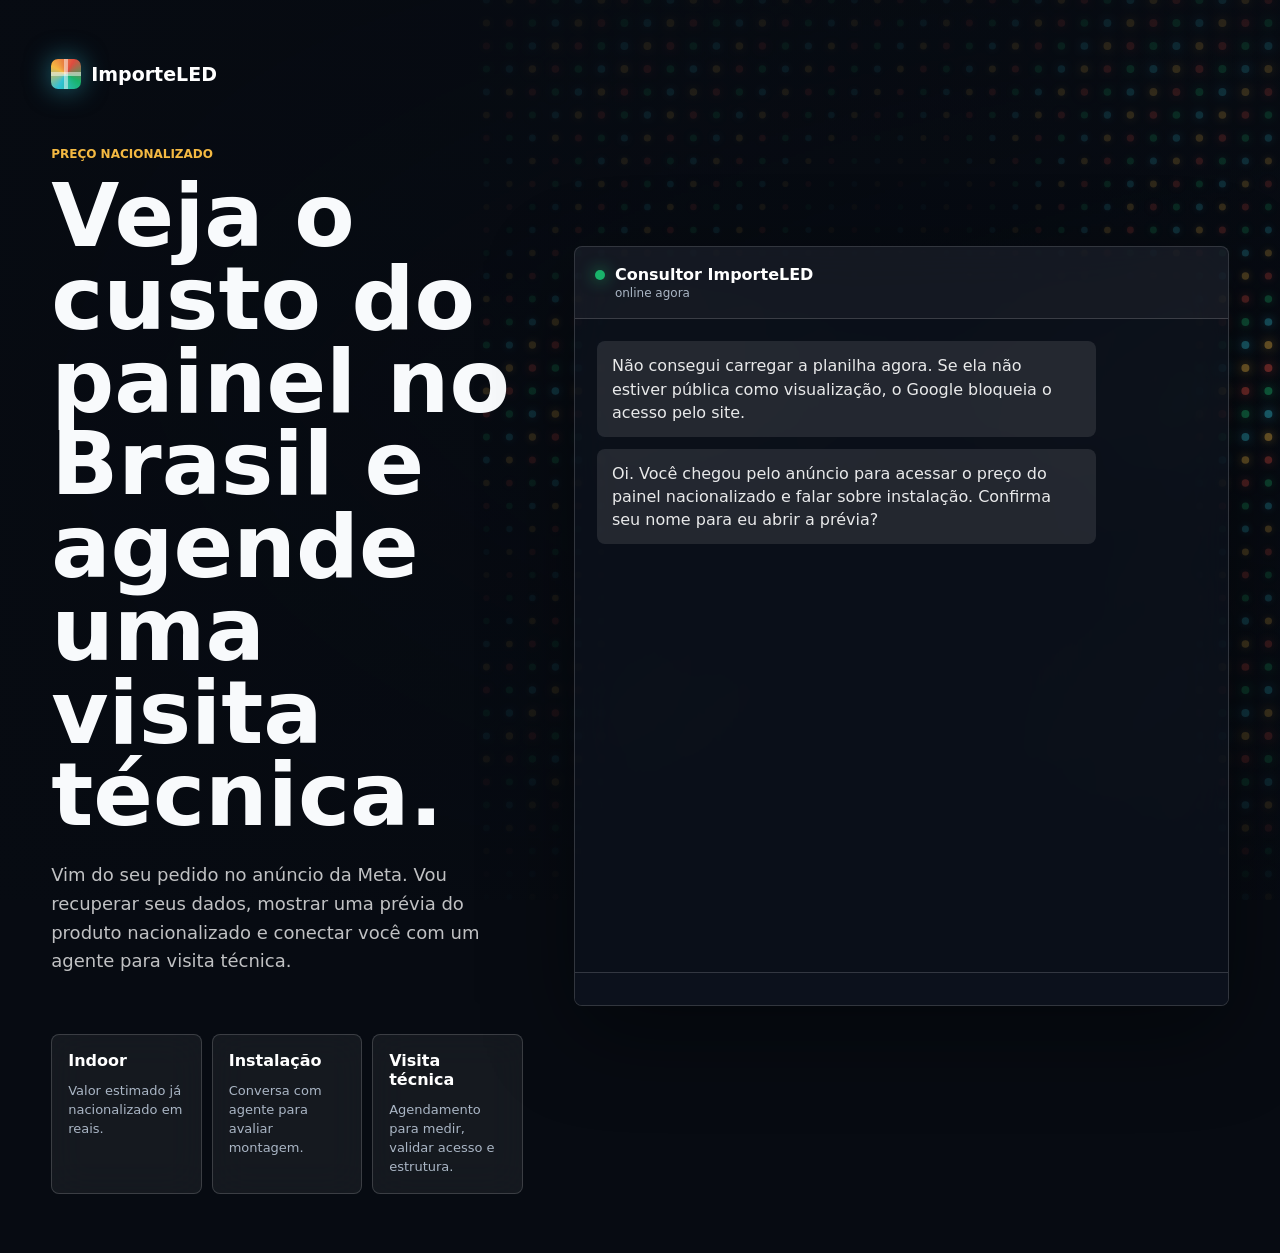
==== LED/index.html @ 12caba86 "Install Hotjar tracking" ====
<!doctype html>
<html lang="pt-BR">
  <head>
    <meta charset="utf-8" />
    <meta name="viewport" content="width=device-width, initial-scale=1" />
    <title>ImporteLED | Preço nacionalizado e visita técnica</title>
    <meta
      name="description"
      content="Chat para consultar preço nacionalizado de painéis de LED e agendar visita técnica de instalação."
    />
    <!-- Hotjar Tracking Code for ImporteLED -->
    <script>
      (function(h,o,t,j,a,r){
          h.hj=h.hj||function(){(h.hj.q=h.hj.q||[]).push(arguments)};
          h._hjSettings={hjid:6703658,hjsv:6};
          a=o.getElementsByTagName('head')[0];
          r=o.createElement('script');r.async=1;
          r.src=t+h._hjSettings.hjid+j+h._hjSettings.hjsv;
          a.appendChild(r);
      })(window,document,'https://static.hotjar.com/c/hotjar-','.js?sv=');
    </script>
    <link rel="stylesheet" href="styles.css?v=20260502-address-flow" />
  </head>
  <body>
    <canvas id="led-canvas" aria-hidden="true"></canvas>
    <div class="backdrop" aria-hidden="true"></div>

    <main class="app-shell">
      <aside class="intro-panel" aria-label="Resumo da ImporteLED">
        <a class="brand" href="#" aria-label="ImporteLED">
          <span class="brand-mark" aria-hidden="true"></span>
          <span>ImporteLED</span>
        </a>

        <div class="intro-copy">
          <p class="eyebrow">Preço nacionalizado</p>
          <h1>Veja o custo do painel no Brasil e agende uma visita técnica.</h1>
          <p>
            Vim do seu pedido no anúncio da Meta. Vou recuperar seus dados, mostrar uma prévia do produto
            nacionalizado e conectar você com um agente para visita técnica.
          </p>
        </div>

        <dl class="signal-list">
          <div>
            <dt>Indoor</dt>
            <dd>Valor estimado já nacionalizado em reais.</dd>
          </div>
          <div>
            <dt>Instalação</dt>
            <dd>Conversa com agente para avaliar montagem.</dd>
          </div>
          <div>
            <dt>Visita técnica</dt>
            <dd>Agendamento para medir, validar acesso e estrutura.</dd>
          </div>
        </dl>
      </aside>

      <section class="chat-panel" aria-label="Chat de orçamento">
        <header class="chat-header">
          <div>
            <span class="agent-status"></span>
            <strong>Consultor ImporteLED</strong>
            <small>online agora</small>
          </div>
        </header>

        <div class="chat-body" id="chat-body" aria-live="polite"></div>

        <footer class="chat-footer">
          <div class="quick-replies" id="quick-replies"></div>
        </footer>
      </section>
    </main>

    <script src="script.js?v=20260502-email-flow"></script>
  </body>
</html>
---- LED/styles.css ----
:root {
  color-scheme: dark;
  --ink: #f8fafc;
  --muted: #aab6c5;
  --soft: rgba(255, 255, 255, 0.08);
  --line: rgba(255, 255, 255, 0.16);
  --panel: rgba(13, 18, 28, 0.76);
  --panel-strong: rgba(12, 18, 29, 0.92);
  --green: #19b36a;
  --green-dark: #0f8b50;
  --amber: #f4b942;
  --red: #df4b3f;
  --cyan: #31c1d6;
  --shadow: 0 28px 90px rgba(0, 0, 0, 0.42);
}

* {
  box-sizing: border-box;
}

html,
body {
  min-height: 100%;
}

body {
  margin: 0;
  background: #070b12;
  color: var(--ink);
  font-family: Inter, ui-sans-serif, system-ui, -apple-system, BlinkMacSystemFont, "Segoe UI", sans-serif;
}

button,
input {
  font: inherit;
}

button {
  cursor: pointer;
}

#led-canvas,
.backdrop {
  position: fixed;
  inset: 0;
  width: 100%;
  height: 100%;
}

.backdrop {
  background:
    linear-gradient(90deg, rgba(7, 11, 18, 0.96), rgba(7, 11, 18, 0.68) 48%, rgba(7, 11, 18, 0.42)),
    linear-gradient(0deg, rgba(7, 11, 18, 0.9), rgba(7, 11, 18, 0.18) 56%, rgba(7, 11, 18, 0.78));
}

.app-shell {
  position: relative;
  z-index: 2;
  min-height: 100vh;
  display: grid;
  grid-template-columns: minmax(280px, 0.72fr) minmax(360px, 1fr);
  gap: clamp(20px, 4vw, 54px);
  align-items: center;
  padding: clamp(18px, 4vw, 54px);
}

.intro-panel {
  display: grid;
  align-content: space-between;
  min-height: min(760px, calc(100vh - 108px));
  padding: 8px 0;
}

.brand {
  display: inline-flex;
  align-items: center;
  gap: 10px;
  color: #fff;
  text-decoration: none;
  font-size: 19px;
  font-weight: 850;
}

.brand-mark {
  width: 30px;
  height: 30px;
  border-radius: 7px;
  background:
    linear-gradient(90deg, transparent 44%, rgba(255, 255, 255, 0.48) 45% 55%, transparent 56%),
    linear-gradient(0deg, transparent 44%, rgba(255, 255, 255, 0.48) 45% 55%, transparent 56%),
    conic-gradient(from 120deg, var(--green), var(--cyan), var(--amber), var(--red), var(--green));
  box-shadow: 0 0 26px rgba(49, 193, 214, 0.52);
}

.intro-copy {
  max-width: 660px;
  padding: 58px 0;
}

.eyebrow {
  margin: 0 0 14px;
  color: var(--amber);
  font-size: 12px;
  font-weight: 850;
  letter-spacing: 0;
  text-transform: uppercase;
}

h1 {
  max-width: 620px;
  margin: 0;
  font-size: clamp(44px, 7vw, 88px);
  line-height: 0.94;
  letter-spacing: 0;
  overflow-wrap: anywhere;
}

.intro-copy p:last-child {
  max-width: 560px;
  margin: 24px 0 0;
  color: rgba(255, 255, 255, 0.75);
  font-size: 18px;
  line-height: 1.6;
}

.signal-list {
  display: grid;
  grid-template-columns: repeat(3, minmax(0, 1fr));
  gap: 10px;
  margin: 0;
}

.signal-list div {
  min-height: 116px;
  padding: 16px;
  border: 1px solid var(--line);
  border-radius: 8px;
  background: rgba(255, 255, 255, 0.06);
  backdrop-filter: blur(18px);
}

.signal-list dt {
  color: #fff;
  font-weight: 850;
}

.signal-list dd {
  margin: 12px 0 0;
  color: var(--muted);
  font-size: 13px;
  line-height: 1.45;
}

.chat-panel {
  height: min(760px, calc(100vh - 48px));
  min-height: 560px;
  display: grid;
  grid-template-rows: auto minmax(0, 1fr) auto;
  overflow: hidden;
  border: 1px solid var(--line);
  border-radius: 8px;
  background: var(--panel);
  box-shadow: var(--shadow);
  backdrop-filter: blur(22px);
}

.chat-header {
  display: flex;
  align-items: center;
  justify-content: space-between;
  gap: 16px;
  padding: 18px 20px;
  border-bottom: 1px solid var(--line);
  background: rgba(255, 255, 255, 0.04);
}

.chat-header div {
  display: grid;
  grid-template-columns: auto auto;
  column-gap: 10px;
  row-gap: 2px;
  align-items: center;
}

.agent-status {
  width: 10px;
  height: 10px;
  border-radius: 999px;
  background: var(--green);
  box-shadow: 0 0 16px rgba(25, 179, 106, 0.9);
}

.chat-header strong {
  color: #fff;
}

.chat-header small {
  grid-column: 2;
  color: var(--muted);
  font-size: 12px;
}

.ghost-button {
  min-height: 38px;
  padding: 0 13px;
  border: 1px solid var(--line);
  border-radius: 6px;
  background: transparent;
  color: #fff;
  font-weight: 750;
}

.ghost-button:hover {
  border-color: rgba(255, 255, 255, 0.34);
  background: rgba(255, 255, 255, 0.08);
}

.chat-body {
  overflow-y: auto;
  display: flex;
  flex-direction: column;
  gap: 12px;
  padding: 22px;
  scroll-behavior: smooth;
}

.message {
  max-width: min(82%, 560px);
  padding: 13px 15px;
  border-radius: 8px;
  line-height: 1.45;
  animation: rise 180ms ease-out both;
}

.message.bot {
  align-self: flex-start;
  background: rgba(255, 255, 255, 0.1);
  color: rgba(255, 255, 255, 0.9);
}

.message.user {
  align-self: flex-end;
  background: var(--green);
  color: #fff;
}

.message.summary {
  max-width: 100%;
  width: 100%;
  border: 1px solid rgba(25, 179, 106, 0.38);
  background: rgba(25, 179, 106, 0.1);
}

.quote-card {
  display: grid;
  gap: 16px;
}

.quote-header {
  display: grid;
  gap: 8px;
}

.quote-kicker {
  color: var(--amber);
  font-size: 12px;
  font-weight: 850;
  letter-spacing: 0;
  text-transform: uppercase;
}

.quote-header strong {
  color: #fff;
  font-size: 20px;
  line-height: 1.25;
}

.quote-price {
  display: grid;
  gap: 6px;
  padding: 16px;
  border: 1px solid rgba(25, 179, 106, 0.42);
  border-radius: 8px;
  background: rgba(25, 179, 106, 0.16);
}

.quote-price span,
.quote-note {
  color: var(--muted);
}

.quote-price strong {
  color: #fff;
  font-size: clamp(30px, 5vw, 44px);
  line-height: 1;
}

.quote-note {
  margin: 0;
  font-size: 13px;
  line-height: 1.5;
}

.summary-grid {
  display: grid;
  grid-template-columns: repeat(2, minmax(0, 1fr));
  gap: 10px;
}

.summary-grid div {
  padding: 12px;
  border-radius: 6px;
  background: rgba(255, 255, 255, 0.08);
}

.summary-grid span {
  display: block;
  color: var(--muted);
  font-size: 12px;
}

.summary-grid strong {
  display: block;
  margin-top: 4px;
  color: #fff;
  font-size: 18px;
}

.chat-footer {
  display: grid;
  gap: 12px;
  padding: 16px;
  border-top: 1px solid var(--line);
  background: var(--panel-strong);
}

.quick-replies {
  display: flex;
  flex-wrap: wrap;
  gap: 8px;
  width: 100% !important;
}

.quick-replies:has(.schedule-button) {
  display: block !important;
  width: 100% !important;
}

.reply-button {
  min-height: 40px;
  padding: 0 13px;
  border: 1px solid rgba(255, 255, 255, 0.18);
  border-radius: 999px;
  background: rgba(255, 255, 255, 0.08);
  color: #fff;
  font-weight: 750;
}

.reply-button:hover {
  border-color: rgba(25, 179, 106, 0.78);
  background: rgba(25, 179, 106, 0.14);
}

.reply-button.whatsapp {
  border-color: rgba(25, 179, 106, 0.62);
  background: var(--green);
}

.reply-button.schedule-button {
  display: block !important;
  flex: 0 0 100% !important;
  width: 100% !important;
  max-width: none !important;
  min-height: 48px !important;
}

.schedule-card {
  max-width: 100%;
  width: 100%;
  display: grid;
  gap: 12px;
}

.schedule-card strong {
  color: #fff;
  font-size: 18px;
}

.schedule-form {
  display: grid;
  grid-template-columns: repeat(2, minmax(0, 1fr));
  gap: 10px;
}

.schedule-form label {
  display: grid;
  gap: 5px;
}

.schedule-form span {
  color: var(--muted);
  font-size: 12px;
}

.schedule-form input,
.schedule-form select {
  width: 100%;
  min-height: 42px;
  border: 1px solid rgba(255, 255, 255, 0.18);
  border-radius: 8px;
  padding: 0 12px;
  background: rgba(255, 255, 255, 0.08);
  color: #fff;
}

.schedule-form input[readonly] {
  color: rgba(255, 255, 255, 0.72);
  background: rgba(255, 255, 255, 0.05);
}

.schedule-form button {
  grid-column: 1 / -1;
}

.sr-only {
  position: absolute;
  width: 1px;
  height: 1px;
  overflow: hidden;
  clip: rect(0, 0, 0, 0);
  white-space: nowrap;
}

@keyframes rise {
  from {
    opacity: 0;
    transform: translateY(6px);
  }
  to {
    opacity: 1;
    transform: translateY(0);
  }
}

@media (max-width: 980px) {
  .app-shell {
    grid-template-columns: 1fr;
    align-items: start;
  }

  .intro-panel {
    min-height: auto;
  }

  .intro-copy {
    padding: 42px 0 24px;
  }

  .signal-list {
    grid-template-columns: 1fr;
  }

  .chat-panel {
    height: 720px;
  }
}

@media (max-width: 620px) {
  .app-shell {
    min-height: 100vh;
    padding: 12px;
  }

  .intro-copy p:last-child,
  .signal-list {
    display: none;
  }

  h1 {
    font-size: 42px;
  }

  .chat-panel {
    height: calc(100vh - 190px);
    min-height: 520px;
  }

  .chat-body {
    padding: 16px;
  }

  .message {
    max-width: 92%;
  }

  .summary-grid {
    grid-template-columns: 1fr;
  }

  .schedule-form {
    grid-template-columns: 1fr;
  }
}
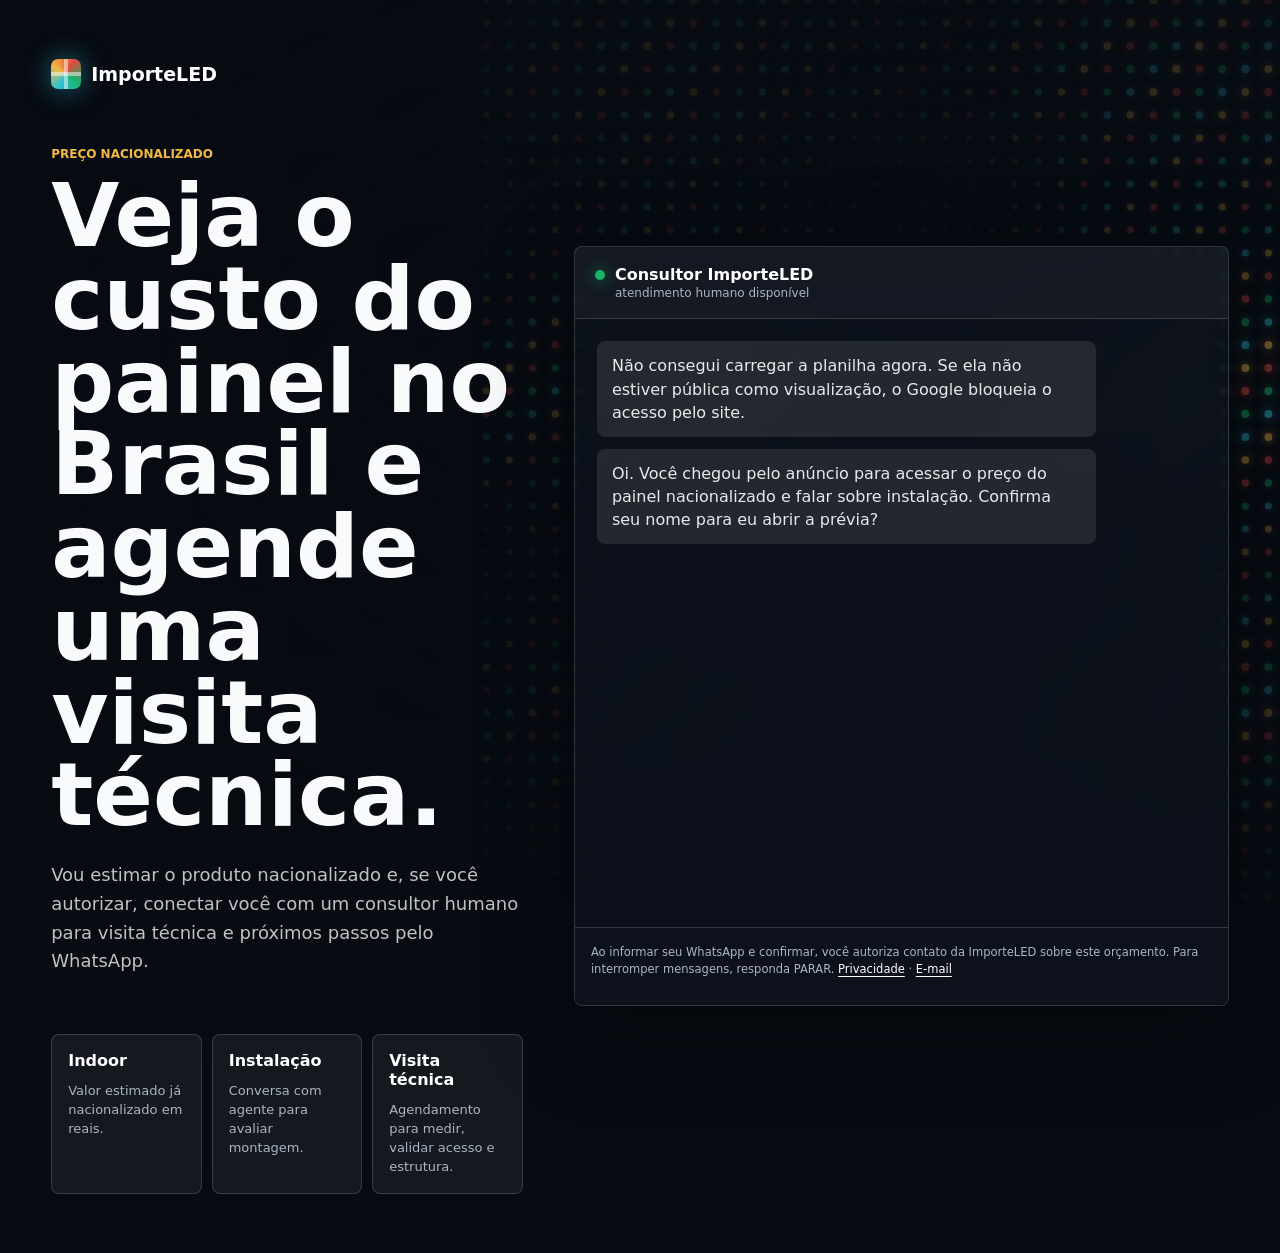
==== commit be3a6c4f: "Ajusta landing para WhatsApp Business" ====
--- a/LED/index.html
+++ b/LED/index.html
@@ -6,7 +6,7 @@
     <title>ImporteLED | Preço nacionalizado e visita técnica</title>
     <meta
       name="description"
-      content="Chat para consultar preço nacionalizado de painéis de LED e agendar visita técnica de instalação."
+      content="Chat para consultar preço nacionalizado de painéis de LED e solicitar contato por WhatsApp mediante autorização."
     />
     <!-- Hotjar Tracking Code for ImporteLED -->
     <script>
@@ -27,7 +27,7 @@
 
     <main class="app-shell">
       <aside class="intro-panel" aria-label="Resumo da ImporteLED">
-        <a class="brand" href="#" aria-label="ImporteLED">
+        <a class="brand" href="../index.html" aria-label="ImporteLED">
           <span class="brand-mark" aria-hidden="true"></span>
           <span>ImporteLED</span>
         </a>
@@ -36,8 +36,8 @@
           <p class="eyebrow">Preço nacionalizado</p>
           <h1>Veja o custo do painel no Brasil e agende uma visita técnica.</h1>
           <p>
-            Vim do seu pedido no anúncio da Meta. Vou recuperar seus dados, mostrar uma prévia do produto
-            nacionalizado e conectar você com um agente para visita técnica.
+            Vou estimar o produto nacionalizado e, se você autorizar, conectar você com um consultor humano
+            para visita técnica e próximos passos pelo WhatsApp.
           </p>
         </div>
 
@@ -62,13 +62,18 @@
           <div>
             <span class="agent-status"></span>
             <strong>Consultor ImporteLED</strong>
-            <small>online agora</small>
+            <small>atendimento humano disponível</small>
           </div>
         </header>
 
         <div class="chat-body" id="chat-body" aria-live="polite"></div>
 
         <footer class="chat-footer">
+          <p class="support-note">
+            Ao informar seu WhatsApp e confirmar, você autoriza contato da ImporteLED sobre este orçamento.
+            Para interromper mensagens, responda PARAR. <a href="../politica-privacidade.html">Privacidade</a> ·
+            <a href="mailto:thiago@caring.com.br">E-mail</a>
+          </p>
           <div class="quick-replies" id="quick-replies"></div>
         </footer>
       </section>
--- a/LED/styles.css
+++ b/LED/styles.css
@@ -334,6 +334,19 @@
   background: var(--panel-strong);
 }
 
+.support-note {
+  margin: 0;
+  color: var(--muted);
+  font-size: 11.5px;
+  line-height: 1.45;
+}
+
+.support-note a {
+  color: #fff;
+  text-decoration: underline;
+  text-underline-offset: 3px;
+}
+
 .quick-replies {
   display: flex;
   flex-wrap: wrap;
@@ -422,6 +435,37 @@
   grid-column: 1 / -1;
 }
 
+.consent-field {
+  grid-column: 1 / -1;
+  display: flex !important;
+  grid-template-columns: none !important;
+  align-items: flex-start;
+  gap: 10px !important;
+  color: rgba(255, 255, 255, 0.78);
+  font-size: 12px;
+  line-height: 1.45;
+}
+
+.consent-field input {
+  width: 16px;
+  min-width: 16px;
+  height: 16px;
+  min-height: 16px;
+  margin-top: 2px;
+  padding: 0;
+  accent-color: var(--green);
+}
+
+.consent-field span {
+  color: rgba(255, 255, 255, 0.78);
+}
+
+.consent-field a {
+  color: #fff;
+  text-decoration: underline;
+  text-underline-offset: 3px;
+}
+
 .sr-only {
   position: absolute;
   width: 1px;
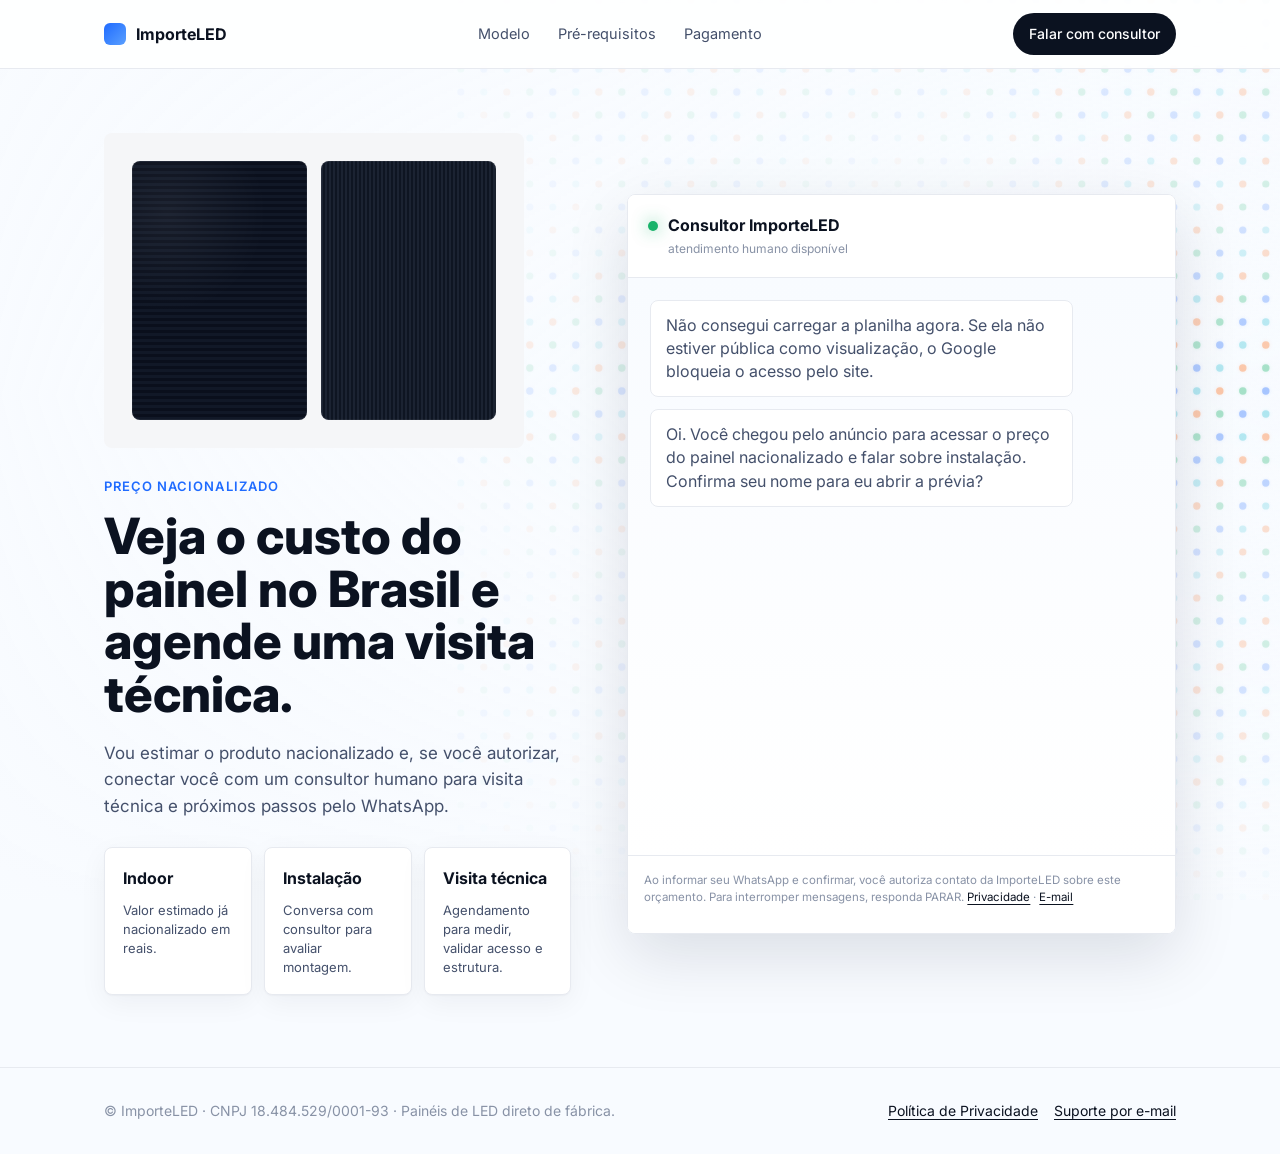
==== commit 1b5bb678: "Atualiza design da pagina LED" ====
--- a/LED/index.html
+++ b/LED/index.html
@@ -19,65 +19,104 @@
           a.appendChild(r);
       })(window,document,'https://static.hotjar.com/c/hotjar-','.js?sv=');
     </script>
+    <link rel="preconnect" href="https://fonts.googleapis.com" />
+    <link rel="preconnect" href="https://fonts.gstatic.com" crossorigin />
+    <link
+      href="https://fonts.googleapis.com/css2?family=Inter:wght@400;500;600;700;800&display=swap"
+      rel="stylesheet"
+    />
     <link rel="stylesheet" href="styles.css?v=20260502-address-flow" />
   </head>
   <body>
     <canvas id="led-canvas" aria-hidden="true"></canvas>
     <div class="backdrop" aria-hidden="true"></div>
 
-    <main class="app-shell">
-      <aside class="intro-panel" aria-label="Resumo da ImporteLED">
+    <header class="site-header">
+      <div class="container">
         <a class="brand" href="../index.html" aria-label="ImporteLED">
           <span class="brand-mark" aria-hidden="true"></span>
           <span>ImporteLED</span>
         </a>
+        <nav class="nav" aria-label="Navegação principal">
+          <a href="../index.html#modelo">Modelo</a>
+          <a href="../index.html#requisitos">Pré-requisitos</a>
+          <a href="../index.html#pagamento">Pagamento</a>
+        </nav>
+        <a
+          class="nav-cta"
+          href="https://wa.me/5551980295513?text=Ol%C3%A1%2C%20autorizo%20a%20ImporteLED%20a%20me%20atender%20pelo%20WhatsApp%20sobre%20pain%C3%A9is%20de%20LED%20e%20consultoria%20de%20importa%C3%A7%C3%A3o.%20Se%20eu%20pedir%20PARAR%2C%20n%C3%A3o%20quero%20receber%20novos%20contatos."
+          rel="noopener"
+        >Falar com consultor</a>
+      </div>
+    </header>
 
-        <div class="intro-copy">
-          <p class="eyebrow">Preço nacionalizado</p>
-          <h1>Veja o custo do painel no Brasil e agende uma visita técnica.</h1>
-          <p>
-            Vou estimar o produto nacionalizado e, se você autorizar, conectar você com um consultor humano
-            para visita técnica e próximos passos pelo WhatsApp.
-          </p>
+    <main class="chat-page">
+      <section class="block hero">
+        <div class="container app-shell">
+          <aside class="intro-panel" aria-label="Resumo da ImporteLED">
+            <div class="hero-visual" aria-hidden="true">
+              <div class="tile"></div>
+              <div class="tile matte"></div>
+            </div>
+
+            <div class="intro-copy">
+              <p class="eyebrow">Preço nacionalizado</p>
+              <h1>Veja o custo do painel no Brasil e agende uma visita técnica.</h1>
+              <p class="lead">
+                Vou estimar o produto nacionalizado e, se você autorizar, conectar você com um consultor humano
+                para visita técnica e próximos passos pelo WhatsApp.
+              </p>
+            </div>
+
+            <dl class="signal-list">
+              <div>
+                <dt>Indoor</dt>
+                <dd>Valor estimado já nacionalizado em reais.</dd>
+              </div>
+              <div>
+                <dt>Instalação</dt>
+                <dd>Conversa com consultor para avaliar montagem.</dd>
+              </div>
+              <div>
+                <dt>Visita técnica</dt>
+                <dd>Agendamento para medir, validar acesso e estrutura.</dd>
+              </div>
+            </dl>
+          </aside>
+
+          <section class="chat-panel" aria-label="Chat de orçamento">
+            <header class="chat-header">
+              <div>
+                <span class="agent-status"></span>
+                <strong>Consultor ImporteLED</strong>
+                <small>atendimento humano disponível</small>
+              </div>
+            </header>
+
+            <div class="chat-body" id="chat-body" aria-live="polite"></div>
+
+            <footer class="chat-footer">
+              <p class="support-note">
+                Ao informar seu WhatsApp e confirmar, você autoriza contato da ImporteLED sobre este orçamento.
+                Para interromper mensagens, responda PARAR. <a href="../politica-privacidade.html">Privacidade</a> ·
+                <a href="mailto:thiago@caring.com.br">E-mail</a>
+              </p>
+              <div class="quick-replies" id="quick-replies"></div>
+            </footer>
+          </section>
         </div>
-
-        <dl class="signal-list">
-          <div>
-            <dt>Indoor</dt>
-            <dd>Valor estimado já nacionalizado em reais.</dd>
-          </div>
-          <div>
-            <dt>Instalação</dt>
-            <dd>Conversa com agente para avaliar montagem.</dd>
-          </div>
-          <div>
-            <dt>Visita técnica</dt>
-            <dd>Agendamento para medir, validar acesso e estrutura.</dd>
-          </div>
-        </dl>
-      </aside>
-
-      <section class="chat-panel" aria-label="Chat de orçamento">
-        <header class="chat-header">
-          <div>
-            <span class="agent-status"></span>
-            <strong>Consultor ImporteLED</strong>
-            <small>atendimento humano disponível</small>
-          </div>
-        </header>
-
-        <div class="chat-body" id="chat-body" aria-live="polite"></div>
-
-        <footer class="chat-footer">
-          <p class="support-note">
-            Ao informar seu WhatsApp e confirmar, você autoriza contato da ImporteLED sobre este orçamento.
-            Para interromper mensagens, responda PARAR. <a href="../politica-privacidade.html">Privacidade</a> ·
-            <a href="mailto:thiago@caring.com.br">E-mail</a>
-          </p>
-          <div class="quick-replies" id="quick-replies"></div>
-        </footer>
       </section>
     </main>
+
+    <footer class="site-footer">
+      <div class="container footer-inner">
+        <span>© ImporteLED · CNPJ 18.484.529/0001-93 · Painéis de LED direto de fábrica.</span>
+        <span class="legal-links">
+          <a href="../politica-privacidade.html">Política de Privacidade</a>
+          <a href="mailto:thiago@caring.com.br">Suporte por e-mail</a>
+        </span>
+      </div>
+    </footer>
 
     <script src="script.js?v=20260502-email-flow"></script>
   </body>
--- a/LED/styles.css
+++ b/LED/styles.css
@@ -1,17 +1,20 @@
 :root {
-  color-scheme: dark;
-  --ink: #f8fafc;
-  --muted: #aab6c5;
-  --soft: rgba(255, 255, 255, 0.08);
-  --line: rgba(255, 255, 255, 0.16);
-  --panel: rgba(13, 18, 28, 0.76);
-  --panel-strong: rgba(12, 18, 29, 0.92);
+  --bg: #ffffff;
+  --surface: #f5f6f8;
+  --ink: #0b1220;
+  --ink-soft: #44506b;
+  --muted: #8892a6;
+  --line: #e7eaf0;
+  --accent: #1f6bff;
+  --accent-ink: #ffffff;
   --green: #19b36a;
   --green-dark: #0f8b50;
   --amber: #f4b942;
+  --orange: #ff6a13;
   --red: #df4b3f;
   --cyan: #31c1d6;
-  --shadow: 0 28px 90px rgba(0, 0, 0, 0.42);
+  --maxw: 1120px;
+  --shadow: 0 1px 2px rgba(10, 20, 40, 0.04), 0 8px 28px rgba(10, 20, 40, 0.05);
 }
 
 * {
@@ -21,17 +24,27 @@
 html,
 body {
   min-height: 100%;
+  margin: 0;
+  padding: 0;
 }
 
 body {
-  margin: 0;
-  background: #070b12;
-  color: var(--ink);
-  font-family: Inter, ui-sans-serif, system-ui, -apple-system, BlinkMacSystemFont, "Segoe UI", sans-serif;
+  color: var(--ink);
+  background: #f8fbff;
+  font-family: "Inter", -apple-system, BlinkMacSystemFont, "Segoe UI", Roboto, sans-serif;
+  line-height: 1.55;
+  -webkit-font-smoothing: antialiased;
+  -moz-osx-font-smoothing: grayscale;
+}
+
+a {
+  color: inherit;
+  text-decoration: none;
 }
 
 button,
-input {
+input,
+select {
   font: inherit;
 }
 
@@ -47,121 +60,201 @@
   height: 100%;
 }
 
+#led-canvas {
+  z-index: 0;
+}
+
 .backdrop {
+  z-index: 1;
+  pointer-events: none;
   background:
-    linear-gradient(90deg, rgba(7, 11, 18, 0.96), rgba(7, 11, 18, 0.68) 48%, rgba(7, 11, 18, 0.42)),
-    linear-gradient(0deg, rgba(7, 11, 18, 0.9), rgba(7, 11, 18, 0.18) 56%, rgba(7, 11, 18, 0.78));
-}
-
-.app-shell {
+    linear-gradient(90deg, rgba(248, 251, 255, 0.96), rgba(248, 251, 255, 0.78) 48%, rgba(248, 251, 255, 0.42)),
+    linear-gradient(0deg, rgba(248, 251, 255, 0.94), rgba(248, 251, 255, 0.26) 56%, rgba(248, 251, 255, 0.76));
+}
+
+.site-header,
+.chat-page,
+.site-footer {
   position: relative;
   z-index: 2;
-  min-height: 100vh;
-  display: grid;
-  grid-template-columns: minmax(280px, 0.72fr) minmax(360px, 1fr);
-  gap: clamp(20px, 4vw, 54px);
+}
+
+.container {
+  max-width: var(--maxw);
+  margin: 0 auto;
+  padding: 0 24px;
+}
+
+.site-header {
+  position: sticky;
+  top: 0;
+  z-index: 20;
+  border-bottom: 1px solid var(--line);
+  background: rgba(255, 255, 255, 0.85);
+  backdrop-filter: saturate(140%) blur(14px);
+  -webkit-backdrop-filter: saturate(140%) blur(14px);
+}
+
+.site-header .container {
+  display: flex;
   align-items: center;
-  padding: clamp(18px, 4vw, 54px);
-}
-
-.intro-panel {
-  display: grid;
-  align-content: space-between;
-  min-height: min(760px, calc(100vh - 108px));
-  padding: 8px 0;
+  justify-content: space-between;
+  height: 68px;
 }
 
 .brand {
   display: inline-flex;
   align-items: center;
   gap: 10px;
+  font-weight: 700;
+  letter-spacing: 0;
+}
+
+.brand-mark {
+  width: 22px;
+  height: 22px;
+  border-radius: 6px;
+  background: linear-gradient(135deg, var(--accent), #5aa0ff);
+}
+
+.nav {
+  display: flex;
+  gap: 28px;
+  color: var(--ink-soft);
+  font-size: 14.5px;
+}
+
+.nav a:hover {
+  color: var(--ink);
+}
+
+.nav-cta {
+  display: inline-flex;
+  align-items: center;
+  gap: 8px;
+  padding: 10px 16px;
+  border-radius: 999px;
+  background: var(--ink);
   color: #fff;
-  text-decoration: none;
-  font-size: 19px;
-  font-weight: 850;
-}
-
-.brand-mark {
-  width: 30px;
-  height: 30px;
-  border-radius: 7px;
+  font-size: 14px;
+  font-weight: 500;
+}
+
+.nav-cta:hover {
+  background: #1a2235;
+}
+
+.block {
+  padding: 64px 0 72px;
+}
+
+.app-shell {
+  display: grid;
+  grid-template-columns: minmax(0, 0.92fr) minmax(380px, 1.08fr);
+  gap: 56px;
+  align-items: center;
+}
+
+.intro-panel {
+  display: grid;
+  gap: 28px;
+}
+
+.hero-visual {
+  max-width: 420px;
+  aspect-ratio: 4 / 3;
+  display: grid;
+  grid-template-columns: 1fr 1fr;
+  gap: 14px;
+  padding: 28px;
+  border-radius: 8px;
+  background: var(--surface);
+}
+
+.hero-visual .tile {
+  border-radius: 8px;
   background:
-    linear-gradient(90deg, transparent 44%, rgba(255, 255, 255, 0.48) 45% 55%, transparent 56%),
-    linear-gradient(0deg, transparent 44%, rgba(255, 255, 255, 0.48) 45% 55%, transparent 56%),
-    conic-gradient(from 120deg, var(--green), var(--cyan), var(--amber), var(--red), var(--green));
-  box-shadow: 0 0 26px rgba(49, 193, 214, 0.52);
+    radial-gradient(circle at 20% 20%, rgba(255,255,255,0.06), transparent 40%),
+    repeating-linear-gradient(0deg, #111827 0 3px, #0a0f1c 3px 6px),
+    repeating-linear-gradient(90deg, rgba(255,255,255,0.04) 0 3px, transparent 3px 6px);
+  box-shadow: inset 0 0 0 1px rgba(255,255,255,0.05);
+}
+
+.hero-visual .tile.matte {
+  background:
+    repeating-linear-gradient(90deg, #1b2332 0 2px, #0e1522 2px 4px),
+    repeating-linear-gradient(0deg, rgba(0,0,0,0.25) 0 2px, transparent 2px 4px);
 }
 
 .intro-copy {
-  max-width: 660px;
-  padding: 58px 0;
+  max-width: 560px;
 }
 
 .eyebrow {
   margin: 0 0 14px;
-  color: var(--amber);
-  font-size: 12px;
-  font-weight: 850;
+  color: var(--accent);
+  font-size: 13px;
+  font-weight: 600;
+  letter-spacing: 0.08em;
+  text-transform: uppercase;
+}
+
+h1 {
+  margin: 0 0 20px;
+  max-width: 620px;
+  color: var(--ink);
+  font-size: 50px;
+  font-weight: 800;
+  line-height: 1.05;
   letter-spacing: 0;
-  text-transform: uppercase;
-}
-
-h1 {
-  max-width: 620px;
+}
+
+.lead {
+  max-width: 520px;
   margin: 0;
-  font-size: clamp(44px, 7vw, 88px);
-  line-height: 0.94;
-  letter-spacing: 0;
-  overflow-wrap: anywhere;
-}
-
-.intro-copy p:last-child {
-  max-width: 560px;
-  margin: 24px 0 0;
-  color: rgba(255, 255, 255, 0.75);
-  font-size: 18px;
-  line-height: 1.6;
+  color: var(--ink-soft);
+  font-size: 17px;
 }
 
 .signal-list {
   display: grid;
   grid-template-columns: repeat(3, minmax(0, 1fr));
-  gap: 10px;
+  gap: 12px;
   margin: 0;
 }
 
 .signal-list div {
   min-height: 116px;
-  padding: 16px;
+  padding: 18px;
   border: 1px solid var(--line);
   border-radius: 8px;
-  background: rgba(255, 255, 255, 0.06);
-  backdrop-filter: blur(18px);
+  background: #fff;
+  box-shadow: var(--shadow);
 }
 
 .signal-list dt {
-  color: #fff;
-  font-weight: 850;
+  color: var(--ink);
+  font-weight: 700;
 }
 
 .signal-list dd {
-  margin: 12px 0 0;
-  color: var(--muted);
+  margin: 10px 0 0;
+  color: var(--ink-soft);
   font-size: 13px;
   line-height: 1.45;
 }
 
 .chat-panel {
-  height: min(760px, calc(100vh - 48px));
-  min-height: 560px;
+  height: min(740px, calc(100vh - 142px));
+  min-height: 600px;
   display: grid;
   grid-template-rows: auto minmax(0, 1fr) auto;
   overflow: hidden;
   border: 1px solid var(--line);
   border-radius: 8px;
-  background: var(--panel);
-  box-shadow: var(--shadow);
-  backdrop-filter: blur(22px);
+  background: rgba(255, 255, 255, 0.94);
+  box-shadow: 0 22px 64px rgba(10, 20, 40, 0.12);
+  backdrop-filter: blur(18px);
 }
 
 .chat-header {
@@ -171,7 +264,7 @@
   gap: 16px;
   padding: 18px 20px;
   border-bottom: 1px solid var(--line);
-  background: rgba(255, 255, 255, 0.04);
+  background: #fff;
 }
 
 .chat-header div {
@@ -187,32 +280,17 @@
   height: 10px;
   border-radius: 999px;
   background: var(--green);
-  box-shadow: 0 0 16px rgba(25, 179, 106, 0.9);
+  box-shadow: 0 0 16px rgba(25, 179, 106, 0.68);
 }
 
 .chat-header strong {
-  color: #fff;
+  color: var(--ink);
 }
 
 .chat-header small {
   grid-column: 2;
   color: var(--muted);
   font-size: 12px;
-}
-
-.ghost-button {
-  min-height: 38px;
-  padding: 0 13px;
-  border: 1px solid var(--line);
-  border-radius: 6px;
-  background: transparent;
-  color: #fff;
-  font-weight: 750;
-}
-
-.ghost-button:hover {
-  border-color: rgba(255, 255, 255, 0.34);
-  background: rgba(255, 255, 255, 0.08);
 }
 
 .chat-body {
@@ -222,10 +300,11 @@
   gap: 12px;
   padding: 22px;
   scroll-behavior: smooth;
+  background: linear-gradient(180deg, #f8fbff, #fff);
 }
 
 .message {
-  max-width: min(82%, 560px);
+  max-width: min(84%, 560px);
   padding: 13px 15px;
   border-radius: 8px;
   line-height: 1.45;
@@ -234,21 +313,23 @@
 
 .message.bot {
   align-self: flex-start;
-  background: rgba(255, 255, 255, 0.1);
-  color: rgba(255, 255, 255, 0.9);
+  border: 1px solid var(--line);
+  background: #fff;
+  color: var(--ink-soft);
 }
 
 .message.user {
   align-self: flex-end;
-  background: var(--green);
+  background: var(--accent);
   color: #fff;
+  box-shadow: 0 8px 24px rgba(31, 107, 255, 0.18);
 }
 
 .message.summary {
   max-width: 100%;
   width: 100%;
-  border: 1px solid rgba(25, 179, 106, 0.38);
-  background: rgba(25, 179, 106, 0.1);
+  border: 1px solid rgba(31, 107, 255, 0.26);
+  background: #fff;
 }
 
 .quote-card {
@@ -262,15 +343,15 @@
 }
 
 .quote-kicker {
-  color: var(--amber);
+  color: var(--accent);
   font-size: 12px;
-  font-weight: 850;
-  letter-spacing: 0;
+  font-weight: 700;
+  letter-spacing: 0.08em;
   text-transform: uppercase;
 }
 
 .quote-header strong {
-  color: #fff;
+  color: var(--ink);
   font-size: 20px;
   line-height: 1.25;
 }
@@ -279,18 +360,18 @@
   display: grid;
   gap: 6px;
   padding: 16px;
-  border: 1px solid rgba(25, 179, 106, 0.42);
-  border-radius: 8px;
-  background: rgba(25, 179, 106, 0.16);
+  border: 1px solid rgba(31, 107, 255, 0.24);
+  border-radius: 8px;
+  background: rgba(31, 107, 255, 0.07);
 }
 
 .quote-price span,
 .quote-note {
-  color: var(--muted);
+  color: var(--ink-soft);
 }
 
 .quote-price strong {
-  color: #fff;
+  color: var(--ink);
   font-size: clamp(30px, 5vw, 44px);
   line-height: 1;
 }
@@ -309,8 +390,9 @@
 
 .summary-grid div {
   padding: 12px;
-  border-radius: 6px;
-  background: rgba(255, 255, 255, 0.08);
+  border: 1px solid var(--line);
+  border-radius: 8px;
+  background: var(--surface);
 }
 
 .summary-grid span {
@@ -322,7 +404,7 @@
 .summary-grid strong {
   display: block;
   margin-top: 4px;
-  color: #fff;
+  color: var(--ink);
   font-size: 18px;
 }
 
@@ -331,7 +413,7 @@
   gap: 12px;
   padding: 16px;
   border-top: 1px solid var(--line);
-  background: var(--panel-strong);
+  background: #fff;
 }
 
 .support-note {
@@ -342,7 +424,7 @@
 }
 
 .support-note a {
-  color: #fff;
+  color: var(--ink);
   text-decoration: underline;
   text-underline-offset: 3px;
 }
@@ -362,21 +444,22 @@
 .reply-button {
   min-height: 40px;
   padding: 0 13px;
-  border: 1px solid rgba(255, 255, 255, 0.18);
+  border: 1px solid var(--line);
   border-radius: 999px;
-  background: rgba(255, 255, 255, 0.08);
+  background: #fff;
+  color: var(--ink);
+  font-weight: 700;
+}
+
+.reply-button:hover {
+  border-color: rgba(31, 107, 255, 0.42);
+  background: rgba(31, 107, 255, 0.06);
+}
+
+.reply-button.whatsapp {
+  border-color: rgba(25, 179, 106, 0.44);
+  background: var(--green);
   color: #fff;
-  font-weight: 750;
-}
-
-.reply-button:hover {
-  border-color: rgba(25, 179, 106, 0.78);
-  background: rgba(25, 179, 106, 0.14);
-}
-
-.reply-button.whatsapp {
-  border-color: rgba(25, 179, 106, 0.62);
-  background: var(--green);
 }
 
 .reply-button.schedule-button {
@@ -395,7 +478,7 @@
 }
 
 .schedule-card strong {
-  color: #fff;
+  color: var(--ink);
   font-size: 18px;
 }
 
@@ -419,16 +502,16 @@
 .schedule-form select {
   width: 100%;
   min-height: 42px;
-  border: 1px solid rgba(255, 255, 255, 0.18);
+  border: 1px solid var(--line);
   border-radius: 8px;
   padding: 0 12px;
-  background: rgba(255, 255, 255, 0.08);
-  color: #fff;
+  background: #fff;
+  color: var(--ink);
 }
 
 .schedule-form input[readonly] {
-  color: rgba(255, 255, 255, 0.72);
-  background: rgba(255, 255, 255, 0.05);
+  color: var(--ink-soft);
+  background: var(--surface);
 }
 
 .schedule-form button {
@@ -441,7 +524,7 @@
   grid-template-columns: none !important;
   align-items: flex-start;
   gap: 10px !important;
-  color: rgba(255, 255, 255, 0.78);
+  color: var(--ink-soft);
   font-size: 12px;
   line-height: 1.45;
 }
@@ -457,11 +540,40 @@
 }
 
 .consent-field span {
-  color: rgba(255, 255, 255, 0.78);
+  color: var(--ink-soft);
 }
 
 .consent-field a {
-  color: #fff;
+  color: var(--ink);
+  text-decoration: underline;
+  text-underline-offset: 3px;
+}
+
+.site-footer {
+  position: relative;
+  z-index: 2;
+  border-top: 1px solid var(--line);
+  padding: 32px 0;
+  color: var(--muted);
+  font-size: 14px;
+}
+
+.footer-inner {
+  display: flex;
+  justify-content: space-between;
+  align-items: center;
+  gap: 16px;
+  flex-wrap: wrap;
+}
+
+.legal-links {
+  display: inline-flex;
+  gap: 16px;
+  flex-wrap: wrap;
+}
+
+.legal-links a {
+  color: var(--ink);
   text-decoration: underline;
   text-underline-offset: 3px;
 }
@@ -489,15 +601,11 @@
 @media (max-width: 980px) {
   .app-shell {
     grid-template-columns: 1fr;
-    align-items: start;
-  }
-
-  .intro-panel {
-    min-height: auto;
-  }
-
-  .intro-copy {
-    padding: 42px 0 24px;
+    gap: 34px;
+  }
+
+  .hero-visual {
+    max-width: none;
   }
 
   .signal-list {
@@ -509,13 +617,21 @@
   }
 }
 
-@media (max-width: 620px) {
-  .app-shell {
-    min-height: 100vh;
-    padding: 12px;
-  }
-
-  .intro-copy p:last-child,
+@media (max-width: 720px) {
+  .nav {
+    display: none;
+  }
+
+  .container {
+    padding: 0 16px;
+  }
+
+  .block {
+    padding: 42px 0 48px;
+  }
+
+  .hero-visual,
+  .lead,
   .signal-list {
     display: none;
   }
@@ -525,7 +641,7 @@
   }
 
   .chat-panel {
-    height: calc(100vh - 190px);
+    height: calc(100vh - 210px);
     min-height: 520px;
   }
 
@@ -537,10 +653,7 @@
     max-width: 92%;
   }
 
-  .summary-grid {
-    grid-template-columns: 1fr;
-  }
-
+  .summary-grid,
   .schedule-form {
     grid-template-columns: 1fr;
   }
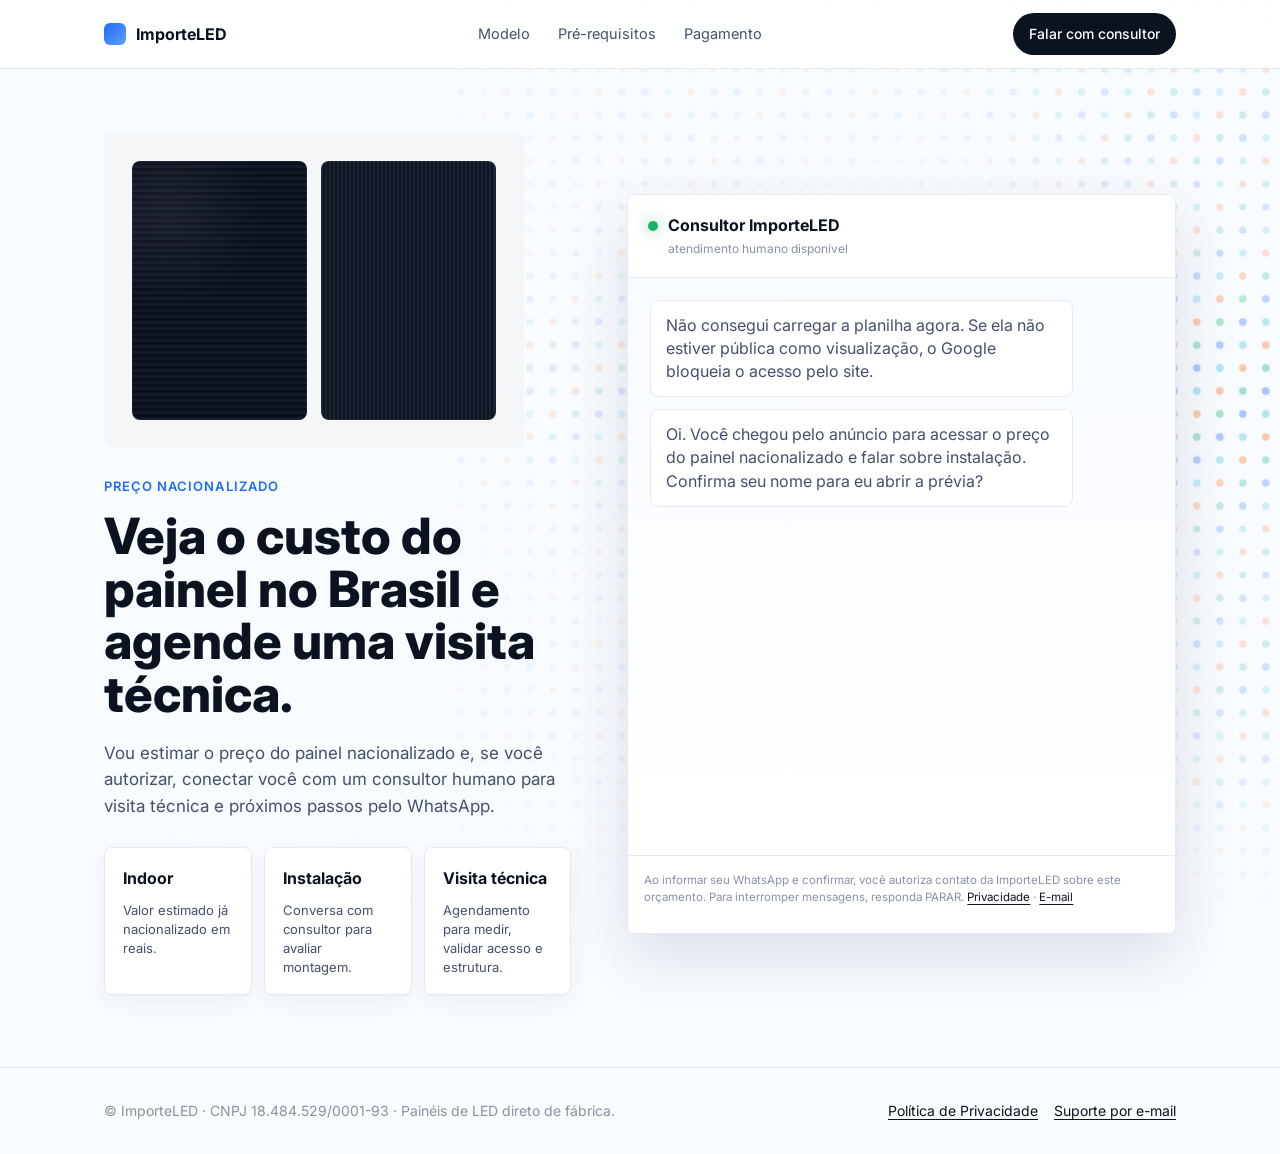
==== commit 1d49e387: "Atualiza copy introdutoria do chat" ====
--- a/LED/index.html
+++ b/LED/index.html
@@ -63,7 +63,7 @@
               <p class="eyebrow">Preço nacionalizado</p>
               <h1>Veja o custo do painel no Brasil e agende uma visita técnica.</h1>
               <p class="lead">
-                Vou estimar o produto nacionalizado e, se você autorizar, conectar você com um consultor humano
+                Vou estimar o preço do painel nacionalizado e, se você autorizar, conectar você com um consultor humano
                 para visita técnica e próximos passos pelo WhatsApp.
               </p>
             </div>
--- a/LED/styles.css
+++ b/LED/styles.css
@@ -631,7 +631,6 @@
   }
 
   .hero-visual,
-  .lead,
   .signal-list {
     display: none;
   }
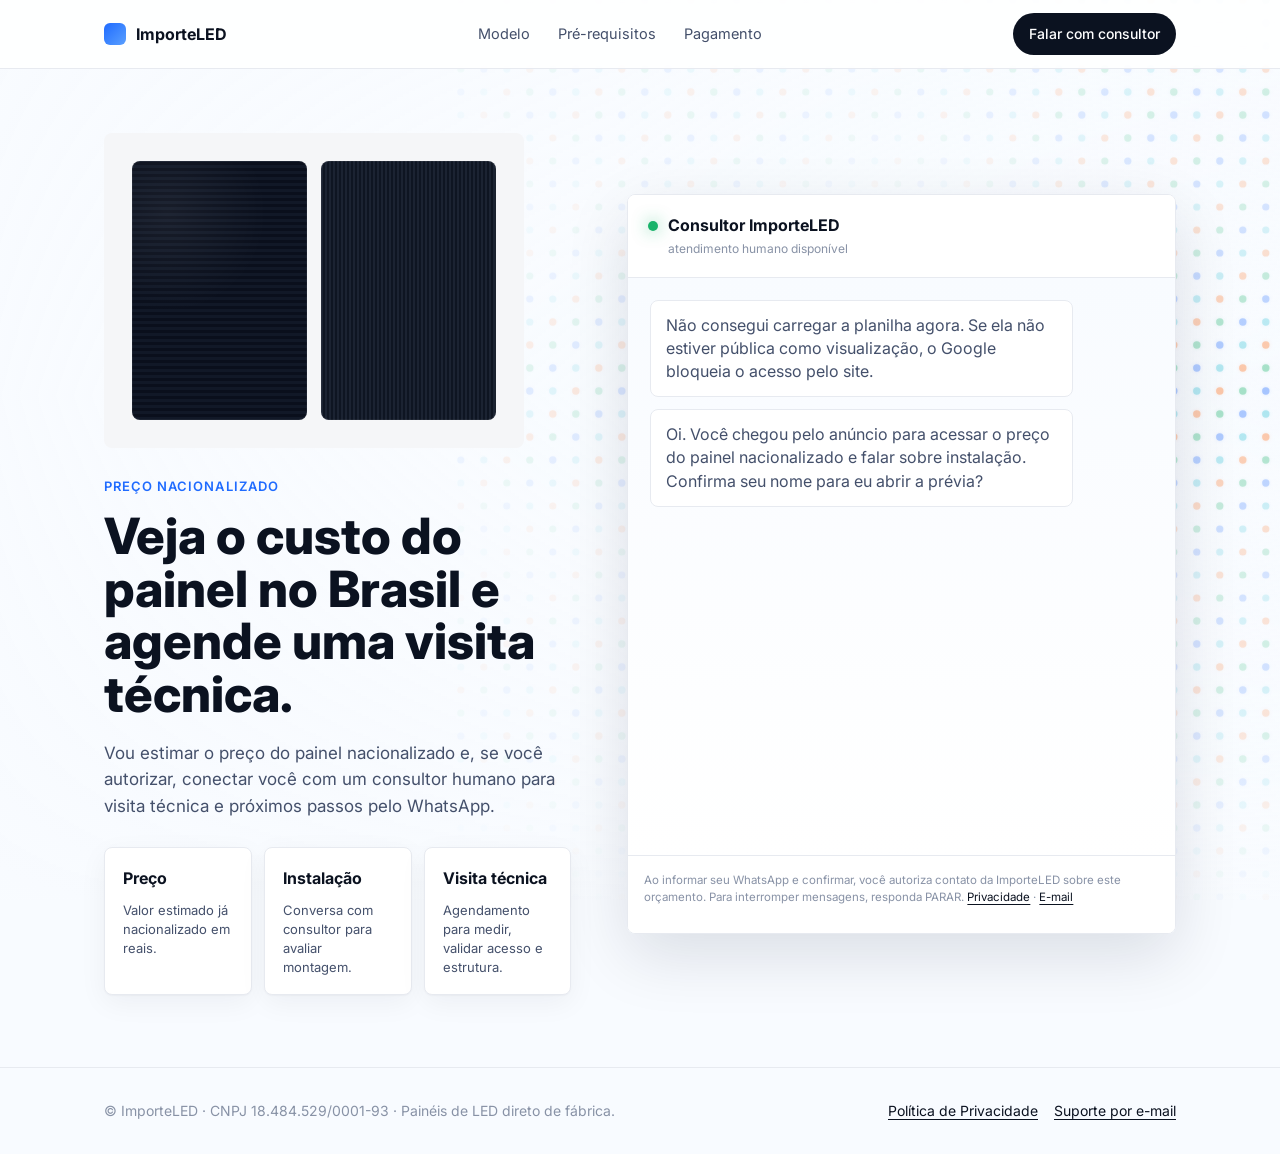
==== commit c2253b26: "Ajusta navegacao por secoes" ====
--- a/LED/index.html
+++ b/LED/index.html
@@ -70,7 +70,7 @@
 
             <dl class="signal-list">
               <div>
-                <dt>Indoor</dt>
+                <dt>Preço</dt>
                 <dd>Valor estimado já nacionalizado em reais.</dd>
               </div>
               <div>
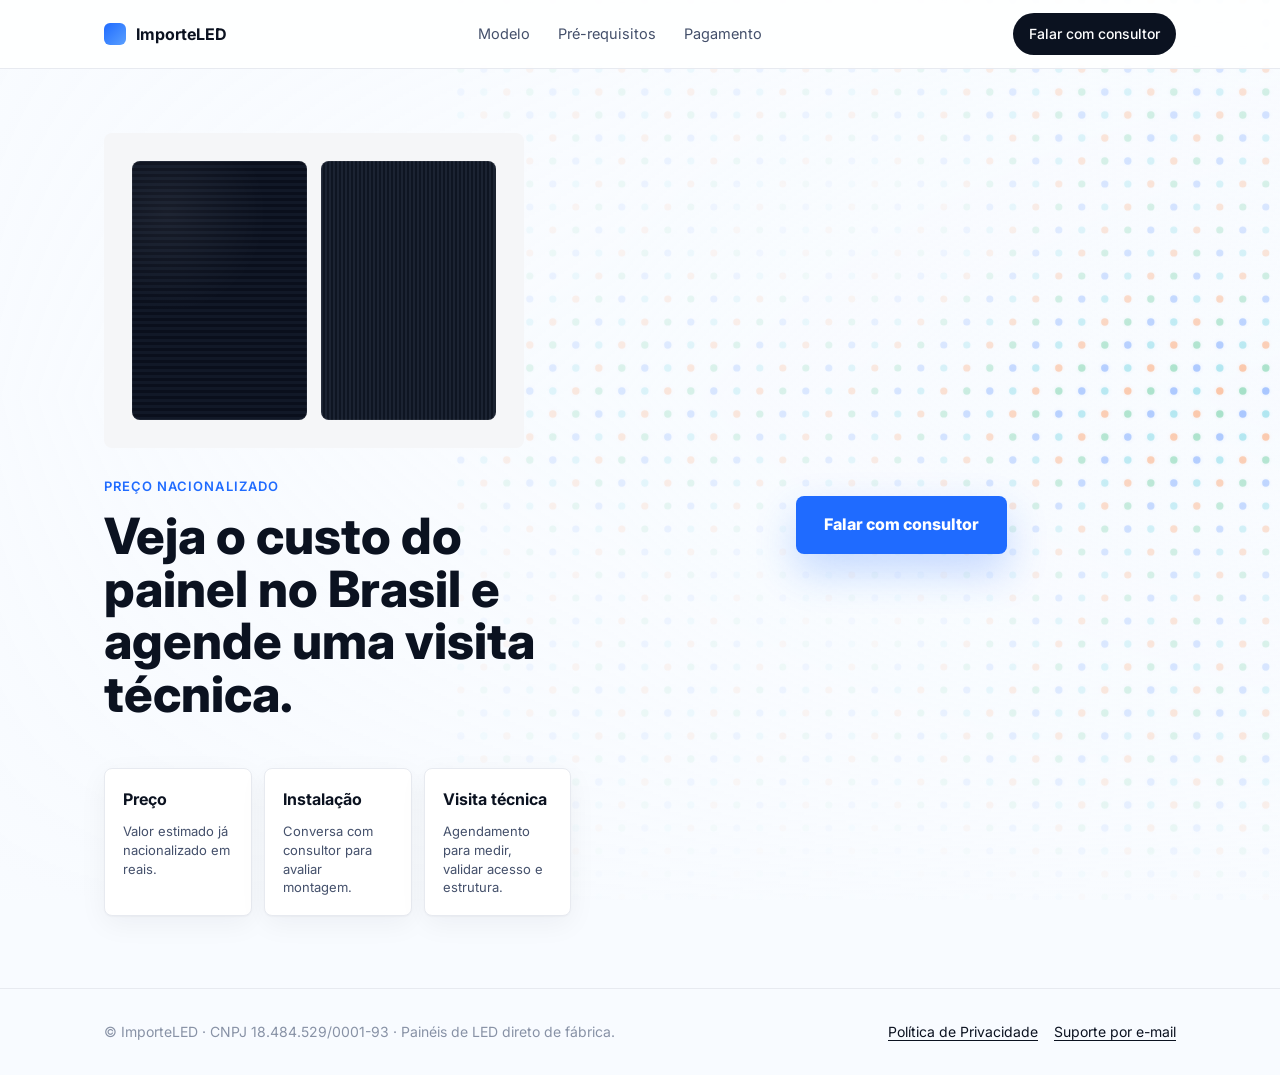
==== commit f523af45: "Replace LED chat panel with consultant CTA" ====
--- a/LED/index.html
+++ b/LED/index.html
@@ -62,10 +62,6 @@
             <div class="intro-copy">
               <p class="eyebrow">Preço nacionalizado</p>
               <h1>Veja o custo do painel no Brasil e agende uma visita técnica.</h1>
-              <p class="lead">
-                Vou estimar o preço do painel nacionalizado e, se você autorizar, conectar você com um consultor humano
-                para visita técnica e próximos passos pelo WhatsApp.
-              </p>
             </div>
 
             <dl class="signal-list">
@@ -84,26 +80,11 @@
             </dl>
           </aside>
 
-          <section class="chat-panel" aria-label="Chat de orçamento">
-            <header class="chat-header">
-              <div>
-                <span class="agent-status"></span>
-                <strong>Consultor ImporteLED</strong>
-                <small>atendimento humano disponível</small>
-              </div>
-            </header>
-
-            <div class="chat-body" id="chat-body" aria-live="polite"></div>
-
-            <footer class="chat-footer">
-              <p class="support-note">
-                Ao informar seu WhatsApp e confirmar, você autoriza contato da ImporteLED sobre este orçamento.
-                Para interromper mensagens, responda PARAR. <a href="../politica-privacidade.html">Privacidade</a> ·
-                <a href="mailto:thiago@caring.com.br">E-mail</a>
-              </p>
-              <div class="quick-replies" id="quick-replies"></div>
-            </footer>
-          </section>
+          <a
+            class="consultant-cta"
+            href="https://wa.me/5551980295513?text=Ol%C3%A1%2C%20autorizo%20a%20ImporteLED%20a%20me%20atender%20pelo%20WhatsApp%20sobre%20pain%C3%A9is%20de%20LED%20e%20consultoria%20de%20importa%C3%A7%C3%A3o.%20Se%20eu%20pedir%20PARAR%2C%20n%C3%A3o%20quero%20receber%20novos%20contatos."
+            rel="noopener"
+          >Falar com consultor</a>
         </div>
       </section>
     </main>
--- a/LED/styles.css
+++ b/LED/styles.css
@@ -244,6 +244,25 @@
   line-height: 1.45;
 }
 
+.consultant-cta {
+  align-self: center;
+  justify-self: center;
+  display: inline-flex;
+  align-items: center;
+  justify-content: center;
+  min-height: 58px;
+  padding: 0 28px;
+  border-radius: 8px;
+  background: var(--accent);
+  color: #fff;
+  font-weight: 800;
+  box-shadow: 0 18px 42px rgba(31, 107, 255, 0.24);
+}
+
+.consultant-cta:hover {
+  transform: translateY(-1px);
+}
+
 .chat-panel {
   height: min(740px, calc(100vh - 142px));
   min-height: 600px;
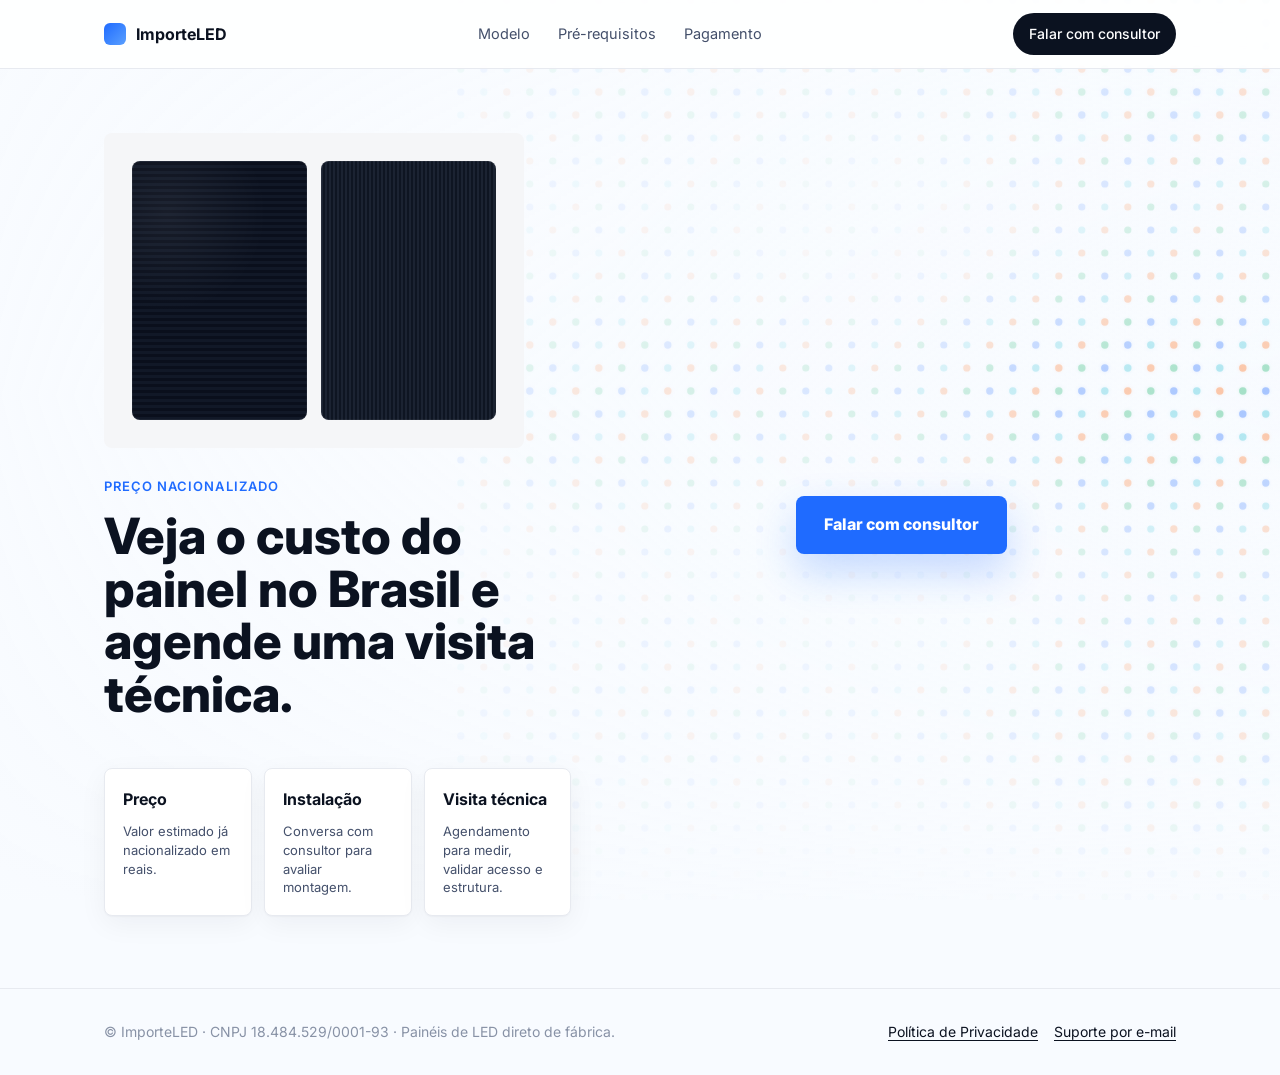
==== commit 7e2885b2: "Bust LED asset cache for consultant CTA" ====
--- a/LED/index.html
+++ b/LED/index.html
@@ -25,7 +25,7 @@
       href="https://fonts.googleapis.com/css2?family=Inter:wght@400;500;600;700;800&display=swap"
       rel="stylesheet"
     />
-    <link rel="stylesheet" href="styles.css?v=20260502-address-flow" />
+    <link rel="stylesheet" href="styles.css?v=20260824-consultant-cta" />
   </head>
   <body>
     <canvas id="led-canvas" aria-hidden="true"></canvas>
@@ -99,6 +99,6 @@
       </div>
     </footer>
 
-    <script src="script.js?v=20260502-email-flow"></script>
+    <script src="script.js?v=20260824-consultant-cta"></script>
   </body>
 </html>
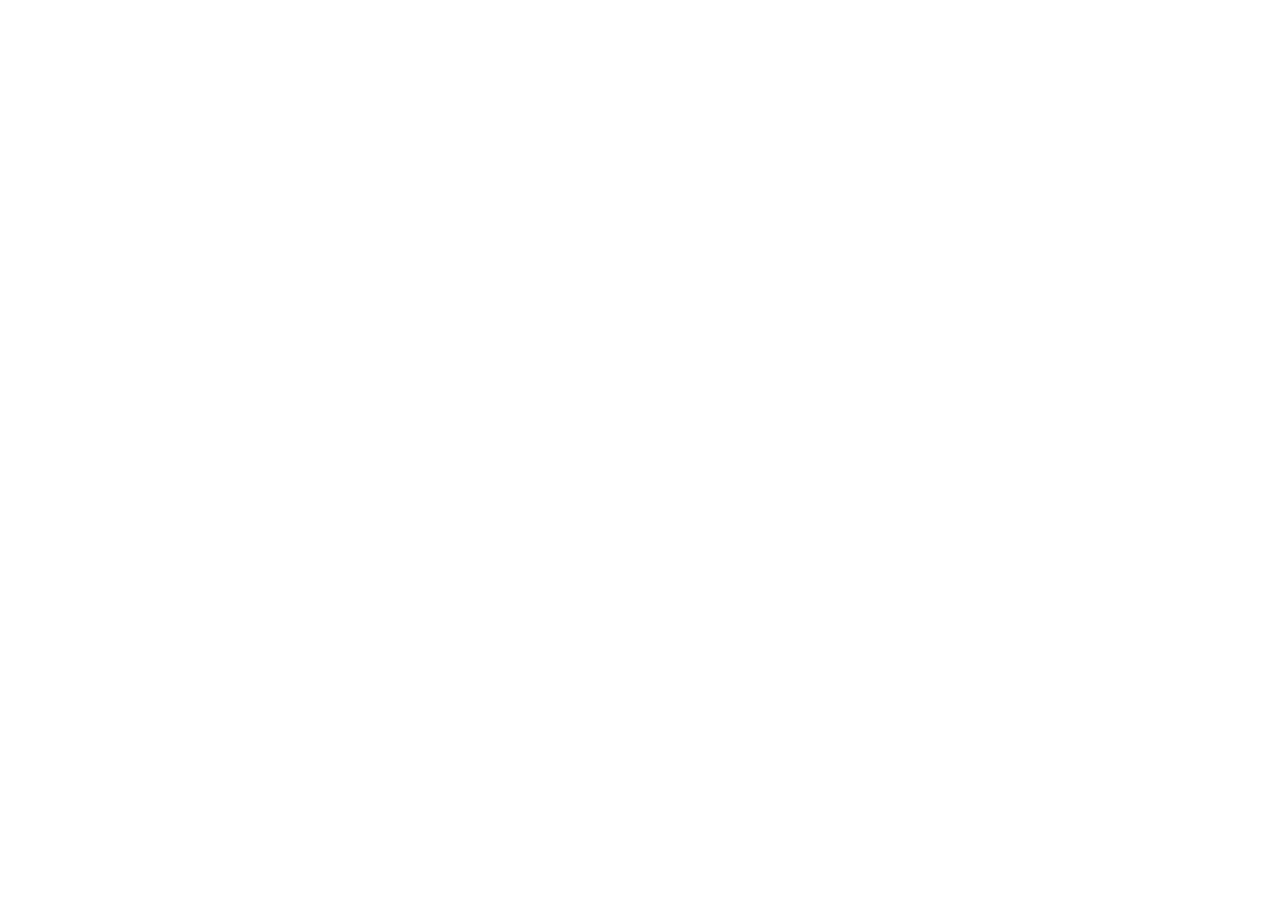
==== commit 4b61ee73: "Redirect LED page to importeled.club" ====
--- a/LED/index.html
+++ b/LED/index.html
@@ -3,102 +3,14 @@
   <head>
     <meta charset="utf-8" />
     <meta name="viewport" content="width=device-width, initial-scale=1" />
-    <title>ImporteLED | Preço nacionalizado e visita técnica</title>
-    <meta
-      name="description"
-      content="Chat para consultar preço nacionalizado de painéis de LED e solicitar contato por WhatsApp mediante autorização."
-    />
-    <!-- Hotjar Tracking Code for ImporteLED -->
+    <meta http-equiv="refresh" content="0; url=https://importeled.club/" />
+    <title>Redirecionando para ImporteLED</title>
+    <link rel="canonical" href="https://importeled.club/" />
     <script>
-      (function(h,o,t,j,a,r){
-          h.hj=h.hj||function(){(h.hj.q=h.hj.q||[]).push(arguments)};
-          h._hjSettings={hjid:6703658,hjsv:6};
-          a=o.getElementsByTagName('head')[0];
-          r=o.createElement('script');r.async=1;
-          r.src=t+h._hjSettings.hjid+j+h._hjSettings.hjsv;
-          a.appendChild(r);
-      })(window,document,'https://static.hotjar.com/c/hotjar-','.js?sv=');
+      window.location.replace("https://importeled.club/");
     </script>
-    <link rel="preconnect" href="https://fonts.googleapis.com" />
-    <link rel="preconnect" href="https://fonts.gstatic.com" crossorigin />
-    <link
-      href="https://fonts.googleapis.com/css2?family=Inter:wght@400;500;600;700;800&display=swap"
-      rel="stylesheet"
-    />
-    <link rel="stylesheet" href="styles.css?v=20260824-consultant-cta" />
   </head>
   <body>
-    <canvas id="led-canvas" aria-hidden="true"></canvas>
-    <div class="backdrop" aria-hidden="true"></div>
-
-    <header class="site-header">
-      <div class="container">
-        <a class="brand" href="../index.html" aria-label="ImporteLED">
-          <span class="brand-mark" aria-hidden="true"></span>
-          <span>ImporteLED</span>
-        </a>
-        <nav class="nav" aria-label="Navegação principal">
-          <a href="../index.html#modelo">Modelo</a>
-          <a href="../index.html#requisitos">Pré-requisitos</a>
-          <a href="../index.html#pagamento">Pagamento</a>
-        </nav>
-        <a
-          class="nav-cta"
-          href="https://wa.me/5551980295513?text=Ol%C3%A1%2C%20autorizo%20a%20ImporteLED%20a%20me%20atender%20pelo%20WhatsApp%20sobre%20pain%C3%A9is%20de%20LED%20e%20consultoria%20de%20importa%C3%A7%C3%A3o.%20Se%20eu%20pedir%20PARAR%2C%20n%C3%A3o%20quero%20receber%20novos%20contatos."
-          rel="noopener"
-        >Falar com consultor</a>
-      </div>
-    </header>
-
-    <main class="chat-page">
-      <section class="block hero">
-        <div class="container app-shell">
-          <aside class="intro-panel" aria-label="Resumo da ImporteLED">
-            <div class="hero-visual" aria-hidden="true">
-              <div class="tile"></div>
-              <div class="tile matte"></div>
-            </div>
-
-            <div class="intro-copy">
-              <p class="eyebrow">Preço nacionalizado</p>
-              <h1>Veja o custo do painel no Brasil e agende uma visita técnica.</h1>
-            </div>
-
-            <dl class="signal-list">
-              <div>
-                <dt>Preço</dt>
-                <dd>Valor estimado já nacionalizado em reais.</dd>
-              </div>
-              <div>
-                <dt>Instalação</dt>
-                <dd>Conversa com consultor para avaliar montagem.</dd>
-              </div>
-              <div>
-                <dt>Visita técnica</dt>
-                <dd>Agendamento para medir, validar acesso e estrutura.</dd>
-              </div>
-            </dl>
-          </aside>
-
-          <a
-            class="consultant-cta"
-            href="https://wa.me/5551980295513?text=Ol%C3%A1%2C%20autorizo%20a%20ImporteLED%20a%20me%20atender%20pelo%20WhatsApp%20sobre%20pain%C3%A9is%20de%20LED%20e%20consultoria%20de%20importa%C3%A7%C3%A3o.%20Se%20eu%20pedir%20PARAR%2C%20n%C3%A3o%20quero%20receber%20novos%20contatos."
-            rel="noopener"
-          >Falar com consultor</a>
-        </div>
-      </section>
-    </main>
-
-    <footer class="site-footer">
-      <div class="container footer-inner">
-        <span>© ImporteLED · CNPJ 18.484.529/0001-93 · Painéis de LED direto de fábrica.</span>
-        <span class="legal-links">
-          <a href="../politica-privacidade.html">Política de Privacidade</a>
-          <a href="mailto:thiago@caring.com.br">Suporte por e-mail</a>
-        </span>
-      </div>
-    </footer>
-
-    <script src="script.js?v=20260824-consultant-cta"></script>
+    <p>Redirecionando para <a href="https://importeled.club/">importeled.club</a>.</p>
   </body>
 </html>
